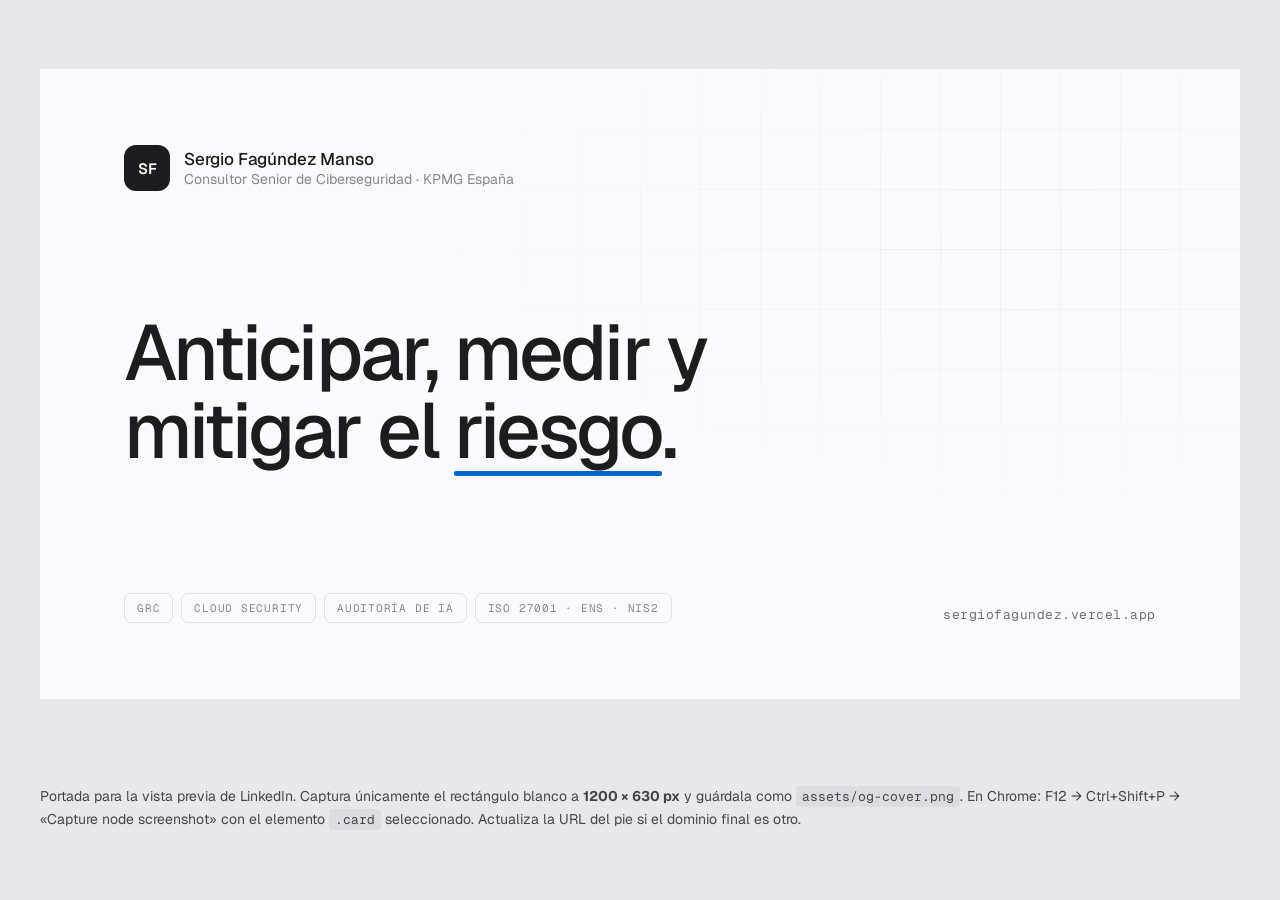
==== og.html @ 40803e16 "Redesign: Apple design language, bilingual ES/EN, motion system Content - Update to KPMG (Jun 2026)," ====
<!doctype html>
<html lang="es">
<head>
<meta charset="utf-8" />
<title>OG cover — 1200×630</title>
<link rel="preconnect" href="https://fonts.googleapis.com" />
<link rel="preconnect" href="https://fonts.gstatic.com" crossorigin />
<link rel="stylesheet" href="https://fonts.googleapis.com/css2?family=Geist:wght@300..600&family=Geist+Mono:wght@400;500&display=swap" />
<style>
  :root {
    --bg: #FBFBFD;
    --fg: #1D1D1F;
    --fg-2: #6E6E73;
    --fg-3: #86868B;
    --fg-4: #C7C7CC;
    --rule: rgba(0, 0, 0, 0.09);
    --accent: #0066CC;
  }

  * { box-sizing: border-box; margin: 0; }

  body {
    background: #E8E8EC;
    display: grid;
    place-items: center;
    min-height: 100vh;
    padding: 40px;
    font-family: 'Geist', system-ui, sans-serif;
    -webkit-font-smoothing: antialiased;
  }

  /* Exactly the size LinkedIn and Open Graph want */
  .card {
    width: 1200px;
    height: 630px;
    background: var(--bg);
    color: var(--fg);
    padding: 76px 84px;
    display: flex;
    flex-direction: column;
    justify-content: space-between;
    position: relative;
    overflow: hidden;
    flex-shrink: 0;
  }

  .card::after {
    content: '';
    position: absolute;
    inset: 0;
    background-image:
      linear-gradient(var(--rule) 1px, transparent 1px),
      linear-gradient(90deg, var(--rule) 1px, transparent 1px);
    background-size: 60px 60px;
    opacity: 0.5;
    mask-image: radial-gradient(ellipse 70% 60% at 82% 28%, #000 0%, transparent 72%);
    -webkit-mask-image: radial-gradient(ellipse 70% 60% at 82% 28%, #000 0%, transparent 72%);
    pointer-events: none;
  }

  .row { display: flex; align-items: center; gap: 14px; position: relative; z-index: 1; }

  .mark {
    width: 46px; height: 46px;
    border-radius: 12px;
    background: var(--fg);
    color: var(--bg);
    display: grid;
    place-items: center;
    font-size: 15px;
    font-weight: 600;
  }

  .who { display: flex; flex-direction: column; line-height: 1.3; }
  .who b { font-size: 17px; font-weight: 500; letter-spacing: -0.01em; }
  .who span { font-size: 14px; color: var(--fg-3); }

  h1 {
    position: relative;
    z-index: 1;
    font-size: 78px;
    line-height: 1.0;
    letter-spacing: -0.038em;
    font-weight: 500;
    max-width: 15ch;
  }

  h1 em {
    font-style: normal;
    position: relative;
    white-space: nowrap;
  }
  h1 em::after {
    content: '';
    position: absolute;
    left: 0; right: 0; bottom: 0.07em;
    height: 0.055em;
    background: var(--accent);
    border-radius: 2px;
  }

  .foot {
    position: relative;
    z-index: 1;
    display: flex;
    align-items: flex-end;
    justify-content: space-between;
    gap: 32px;
  }

  .tags { display: flex; gap: 8px; }

  .tag {
    font-family: 'Geist Mono', ui-monospace, monospace;
    font-size: 11px;
    letter-spacing: 0.07em;
    text-transform: uppercase;
    color: var(--fg-3);
    border: 1px solid var(--rule);
    border-radius: 7px;
    padding: 7px 12px;
  }

  .url {
    font-family: 'Geist Mono', ui-monospace, monospace;
    font-size: 13px;
    letter-spacing: 0.04em;
    color: var(--fg-2);
  }

  .hint {
    max-width: 1200px;
    margin-top: 28px;
    font-size: 14px;
    line-height: 1.6;
    color: #44444A;
    font-family: 'Geist', system-ui, sans-serif;
  }
  .hint code {
    font-family: 'Geist Mono', ui-monospace, monospace;
    background: #DCDCE2;
    padding: 2px 6px;
    border-radius: 4px;
    font-size: 13px;
  }

  @media print {
    body { background: #fff; padding: 0; }
    .hint { display: none; }
  }
</style>
</head>
<body>

<div class="card">
  <div class="row">
    <span class="mark">SF</span>
    <span class="who">
      <b>Sergio Fagúndez Manso</b>
      <span>Consultor Senior de Ciberseguridad · KPMG España</span>
    </span>
  </div>

  <h1>Anticipar, medir y mitigar el <em>riesgo</em>.</h1>

  <div class="foot">
    <div class="tags">
      <span class="tag">GRC</span>
      <span class="tag">Cloud Security</span>
      <span class="tag">Auditoría de IA</span>
      <span class="tag">ISO 27001 · ENS · NIS2</span>
    </div>
    <span class="url">sergiofagundez.vercel.app</span>
  </div>
</div>

<p class="hint">
  Portada para la vista previa de LinkedIn. Captura únicamente el rectángulo blanco a <b>1200 × 630 px</b>
  y guárdala como <code>assets/og-cover.png</code>. En Chrome: F12 → Ctrl+Shift+P → «Capture node screenshot»
  con el elemento <code>.card</code> seleccionado. Actualiza la URL del pie si el dominio final es otro.
</p>

</body>
</html>
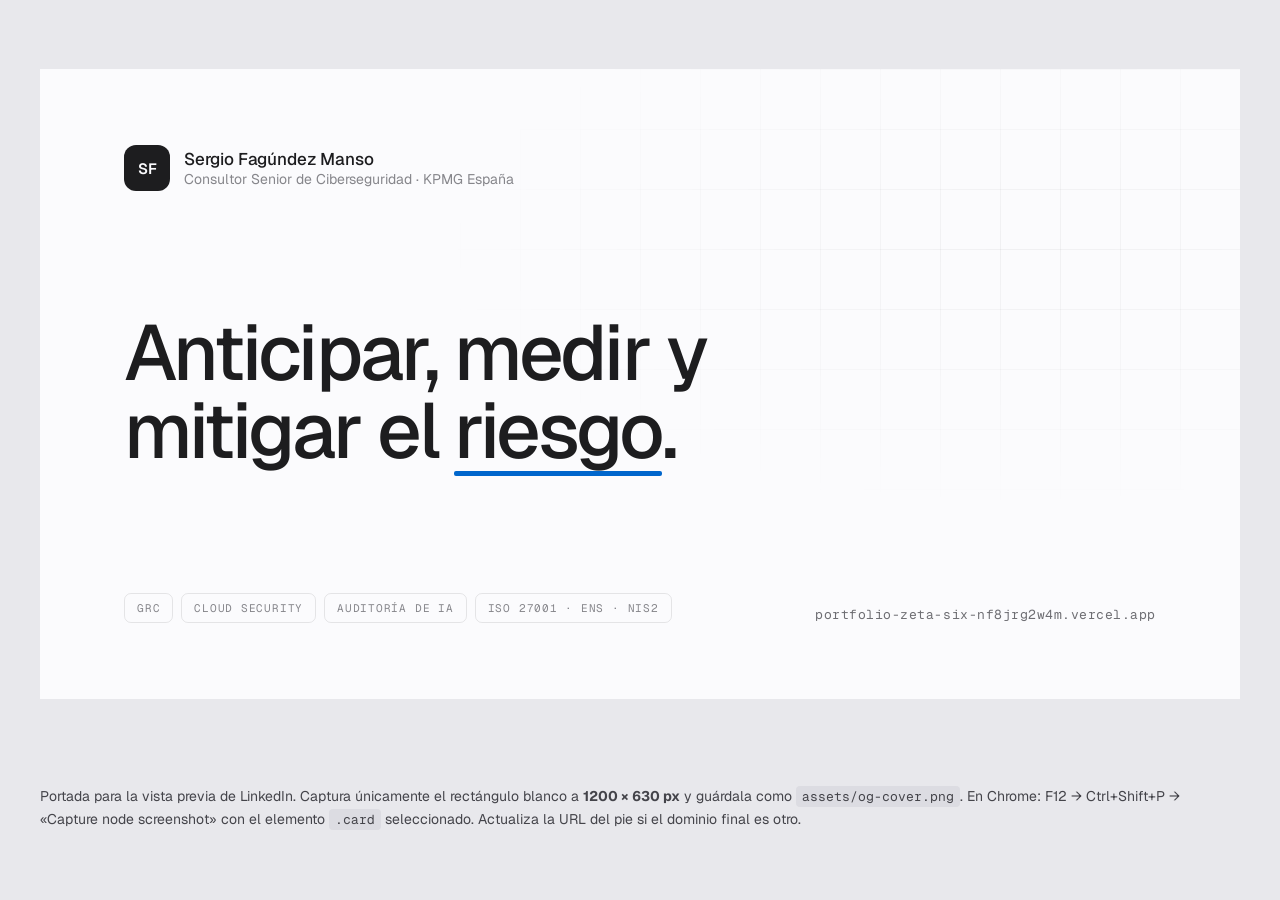
==== commit 18462254: "Point social metadata at the live domain LinkedIn needs absolute og:image and og:url; relative paths" ====
--- a/og.html
+++ b/og.html
@@ -170,7 +170,7 @@
       <span class="tag">Auditoría de IA</span>
       <span class="tag">ISO 27001 · ENS · NIS2</span>
     </div>
-    <span class="url">sergiofagundez.vercel.app</span>
+    <span class="url">portfolio-zeta-six-nf8jrg2w4m.vercel.app</span>
   </div>
 </div>
 
